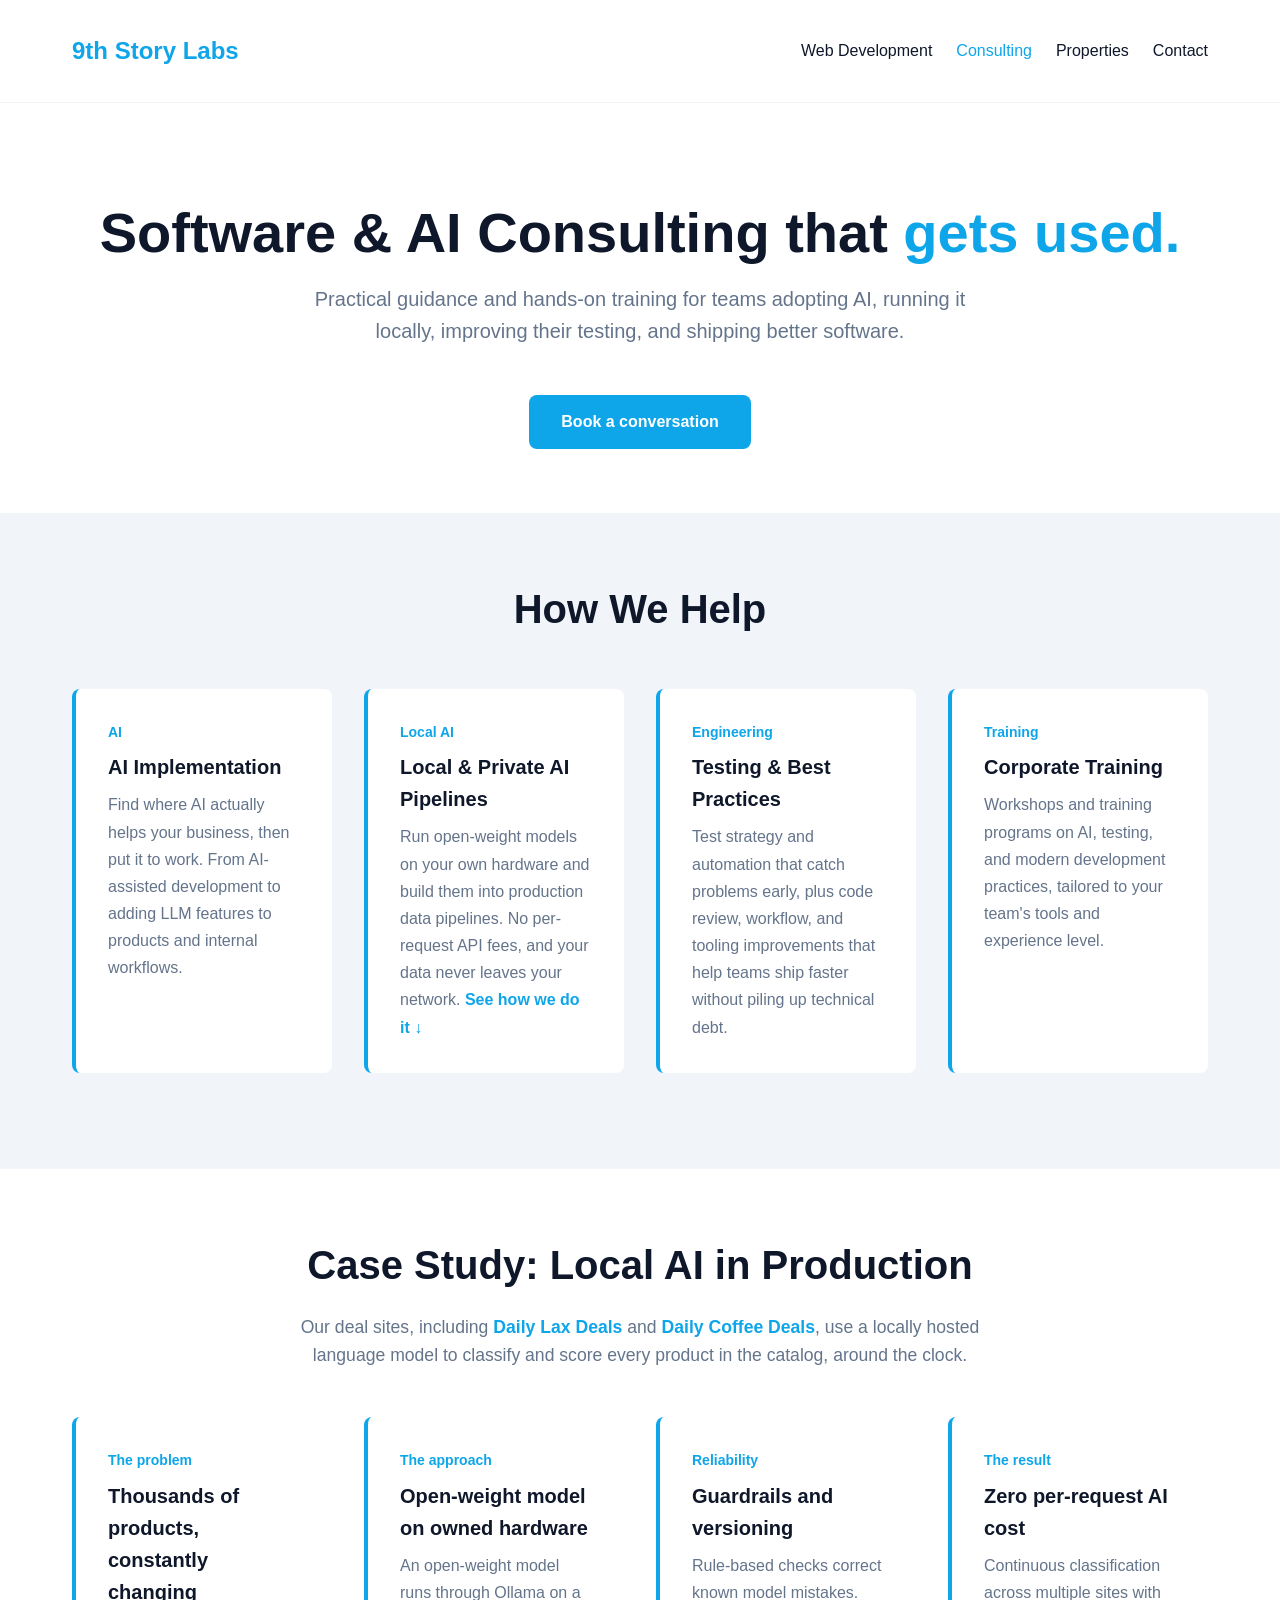
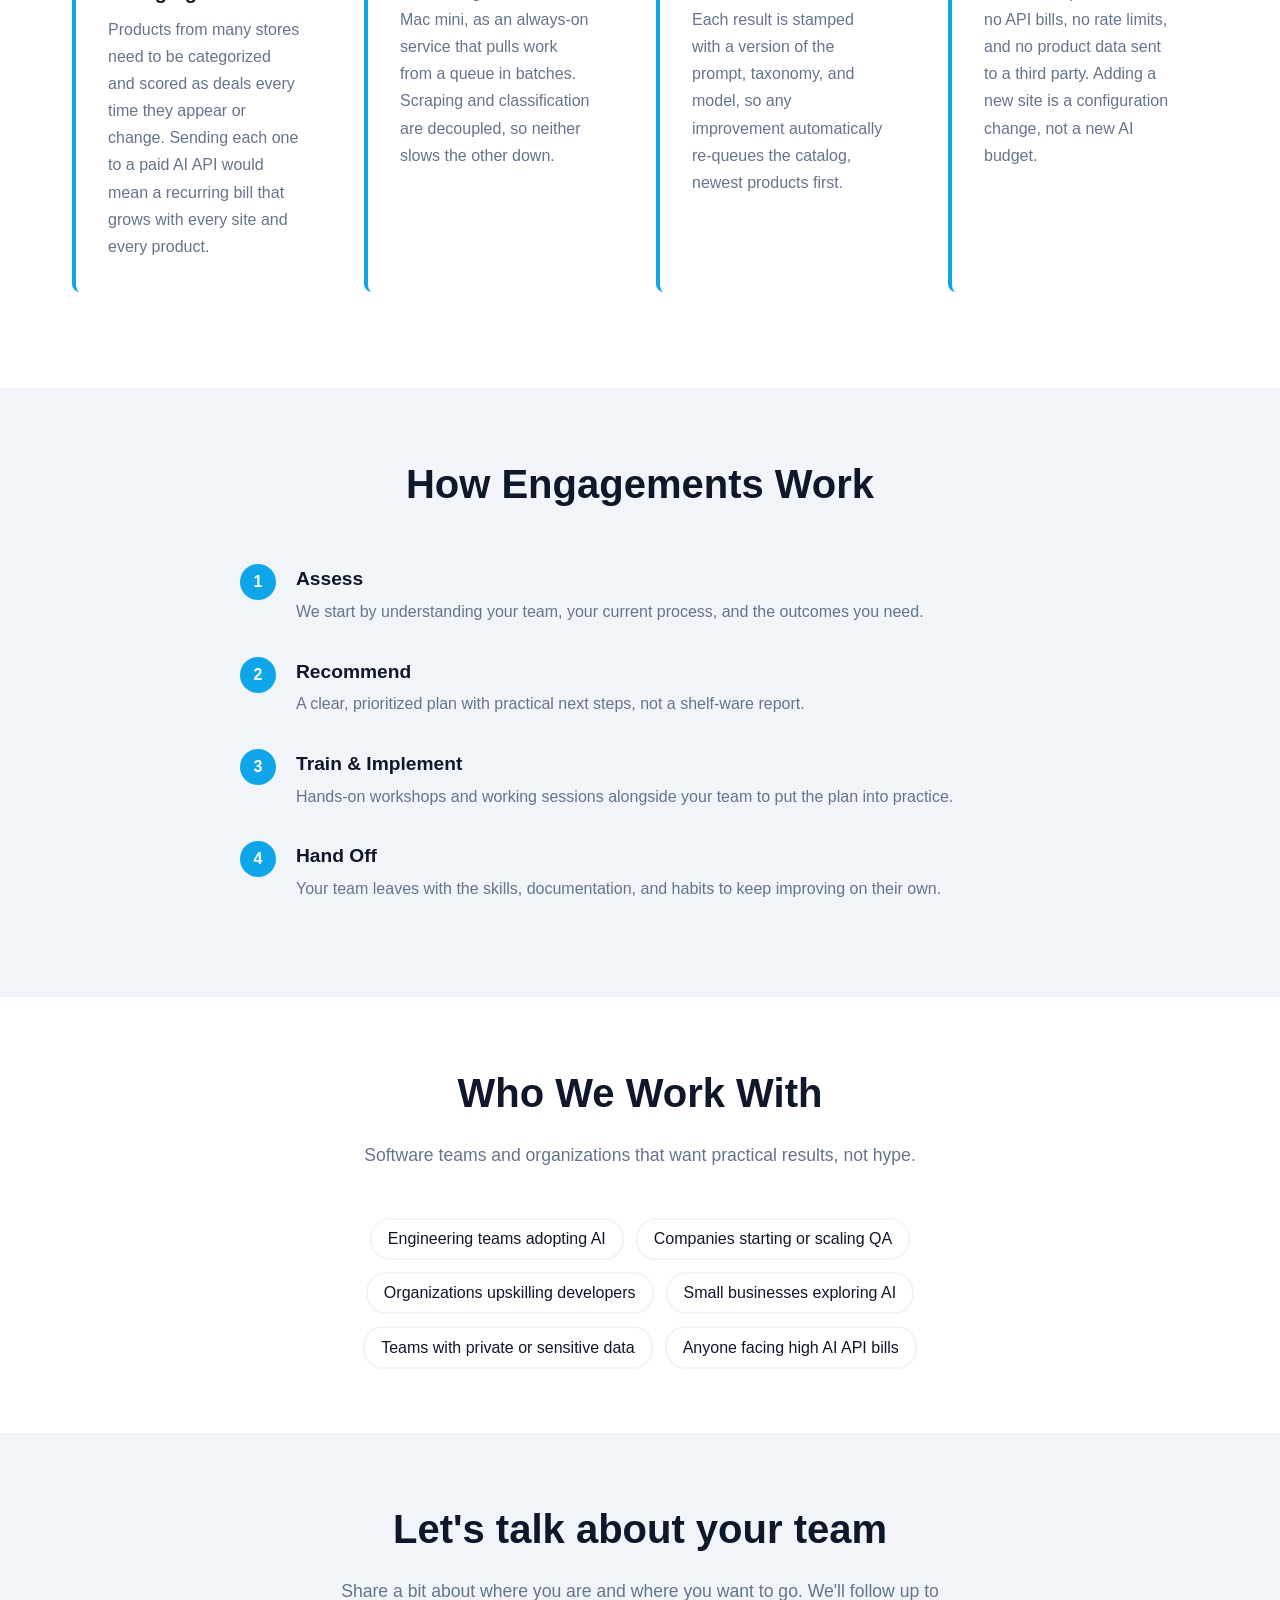
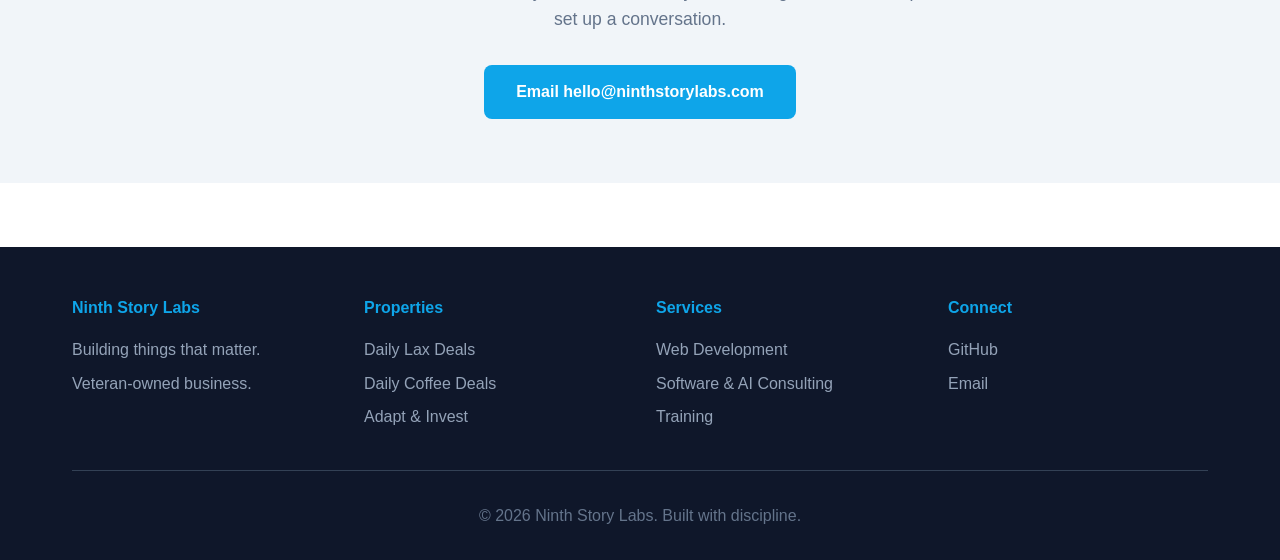
==== consulting/index.html @ 8bcfbab0 "added more things" ====
<!DOCTYPE html>
<html lang="en">
<head>
    <meta charset="UTF-8">
    <meta name="viewport" content="width=device-width, initial-scale=1.0">
    <!-- Google tag (gtag.js) -->
<script async src="https://www.googletagmanager.com/gtag/js?id=G-905XWC0GVY"></script>
<script>
  window.dataLayer = window.dataLayer || [];
  function gtag(){dataLayer.push(arguments);}
  gtag('js', new Date());

  gtag('config', 'G-905XWC0GVY');
</script>
    <title>Software & AI Consulting and Training | Ninth Story Labs</title>
    <meta name="description" content="Practical AI implementation, local and private AI pipelines, software testing, and development best practices. Veteran-owned Ninth Story Labs offers consulting and corporate training for software teams.">
    <link rel="canonical" href="https://ninthstorylabs.com/consulting/">
    <meta name="robots" content="index, follow">
    <meta name="author" content="Ninth Story Labs">
    <meta name="theme-color" content="#0ea5e9">
    <link rel="icon" href="data:image/svg+xml,%3Csvg xmlns='http://www.w3.org/2000/svg' viewBox='0 0 64 64'%3E%3Crect width='64' height='64' rx='12' fill='%230ea5e9'/%3E%3Ctext x='32' y='45' font-family='Arial,sans-serif' font-size='38' font-weight='700' fill='white' text-anchor='middle'%3E9%3C/text%3E%3C/svg%3E">

    <!-- Open Graph -->
    <meta property="og:type" content="website">
    <meta property="og:site_name" content="Ninth Story Labs">
    <meta property="og:url" content="https://ninthstorylabs.com/consulting/">
    <meta property="og:title" content="Software & AI Consulting and Training | Ninth Story Labs">
    <meta property="og:description" content="Practical AI implementation, local AI pipelines, software testing, and development best practices, with consulting and corporate training for software teams.">
    <meta property="og:locale" content="en_US">

    <!-- Twitter -->
    <meta name="twitter:card" content="summary">
    <meta name="twitter:title" content="Software & AI Consulting and Training | Ninth Story Labs">
    <meta name="twitter:description" content="Practical AI implementation, local AI pipelines, software testing, and development best practices, with consulting and corporate training for software teams.">

    <!-- Structured data -->
    <script type="application/ld+json">
    {
        "@context": "https://schema.org",
        "@graph": [
            {
                "@type": "Service",
                "@id": "https://ninthstorylabs.com/consulting/#service",
                "name": "Software & AI Consulting",
                "serviceType": "Software and AI consulting",
                "url": "https://ninthstorylabs.com/consulting/",
                "description": "Consulting and corporate training in AI implementation, local and private AI pipelines, software testing, and development best practices.",
                "provider": {
                    "@type": "Organization",
                    "@id": "https://ninthstorylabs.com/#organization",
                    "name": "Ninth Story Labs",
                    "url": "https://ninthstorylabs.com/"
                },
                "areaServed": "US",
                "hasOfferCatalog": {
                    "@type": "OfferCatalog",
                    "name": "Consulting services",
                    "itemListElement": [
                        { "@type": "Offer", "itemOffered": { "@type": "Service", "name": "AI implementation consulting" } },
                        { "@type": "Offer", "itemOffered": { "@type": "Service", "name": "Local and private AI pipeline integration" } },
                        { "@type": "Offer", "itemOffered": { "@type": "Service", "name": "Software testing and QA strategy" } },
                        { "@type": "Offer", "itemOffered": { "@type": "Service", "name": "Development best practices" } },
                        { "@type": "Offer", "itemOffered": { "@type": "Service", "name": "Corporate software and AI training" } }
                    ]
                }
            },
            {
                "@type": "BreadcrumbList",
                "itemListElement": [
                    { "@type": "ListItem", "position": 1, "name": "Home", "item": "https://ninthstorylabs.com/" },
                    { "@type": "ListItem", "position": 2, "name": "Consulting", "item": "https://ninthstorylabs.com/consulting/" }
                ]
            }
        ]
    }
    </script>
    <link rel="stylesheet" href="/styles.css">
</head>
<body>
    <header>
        <div class="container header-inner">
            <a href="/" class="logo" aria-label="Ninth Story Labs home">9th Story Labs</a>
            <nav class="site-nav" aria-label="Main">
                <a href="/web-development/">Web Development</a>
                <a href="/consulting/" aria-current="page">Consulting</a>
                <a href="/#properties">Properties</a>
                <a href="mailto:hello@ninthstorylabs.com">Contact</a>
            </nav>
        </div>
    </header>

    <main>
        <!-- Hero -->
        <section class="hero">
            <div class="container">
                <h1>Software & AI Consulting that <strong>gets used.</strong></h1>
                <p class="tagline">Practical guidance and hands-on training for teams adopting AI, running it locally, improving their testing, and shipping better software.</p>
                <a href="mailto:hello@ninthstorylabs.com?subject=Consulting%20inquiry" class="button">Book a conversation</a>
            </div>
        </section>

        <!-- Services -->
        <section class="page-section alt">
            <div class="container">
                <h2>How We Help</h2>
                <div class="services-grid">
                    <div class="service-card">
                        <span class="service-label">AI</span>
                        <h3>AI Implementation</h3>
                        <p>Find where AI actually helps your business, then put it to work. From AI-assisted development to adding LLM features to products and internal workflows.</p>
                    </div>
                    <div class="service-card">
                        <span class="service-label">Local AI</span>
                        <h3>Local & Private AI Pipelines</h3>
                        <p>Run open-weight models on your own hardware and build them into production data pipelines. No per-request API fees, and your data never leaves your network. <a href="#local-ai">See how we do it &darr;</a></p>
                    </div>
                    <div class="service-card">
                        <span class="service-label">Engineering</span>
                        <h3>Testing & Best Practices</h3>
                        <p>Test strategy and automation that catch problems early, plus code review, workflow, and tooling improvements that help teams ship faster without piling up technical debt.</p>
                    </div>
                    <div class="service-card" id="training">
                        <span class="service-label">Training</span>
                        <h3>Corporate Training</h3>
                        <p>Workshops and training programs on AI, testing, and modern development practices, tailored to your team's tools and experience level.</p>
                    </div>
                </div>
            </div>
        </section>

        <!-- Case study: local AI -->
        <section class="page-section" id="local-ai">
            <div class="container">
                <h2>Case Study: Local AI in Production</h2>
                <p class="section-intro">Our deal sites, including <a href="https://dailylaxdeals.com" target="_blank" rel="noopener">Daily Lax Deals</a> and <a href="https://dailycoffeedeals.com" target="_blank" rel="noopener">Daily Coffee Deals</a>, use a locally hosted language model to classify and score every product in the catalog, around the clock.</p>
                <div class="services-grid">
                    <div class="service-card">
                        <span class="service-label">The problem</span>
                        <h3>Thousands of products, constantly changing</h3>
                        <p>Products from many stores need to be categorized and scored as deals every time they appear or change. Sending each one to a paid AI API would mean a recurring bill that grows with every site and every product.</p>
                    </div>
                    <div class="service-card">
                        <span class="service-label">The approach</span>
                        <h3>Open-weight model on owned hardware</h3>
                        <p>An open-weight model runs through Ollama on a Mac mini, as an always-on service that pulls work from a queue in batches. Scraping and classification are decoupled, so neither slows the other down.</p>
                    </div>
                    <div class="service-card">
                        <span class="service-label">Reliability</span>
                        <h3>Guardrails and versioning</h3>
                        <p>Rule-based checks correct known model mistakes. Each result is stamped with a version of the prompt, taxonomy, and model, so any improvement automatically re-queues the catalog, newest products first.</p>
                    </div>
                    <div class="service-card">
                        <span class="service-label">The result</span>
                        <h3>Zero per-request AI cost</h3>
                        <p>Continuous classification across multiple sites with no API bills, no rate limits, and no product data sent to a third party. Adding a new site is a configuration change, not a new AI budget.</p>
                    </div>
                </div>
            </div>
        </section>

        <!-- Process -->
        <section class="page-section alt">
            <div class="container">
                <h2>How Engagements Work</h2>
                <ol class="steps">
                    <li>
                        <h3>Assess</h3>
                        <p>We start by understanding your team, your current process, and the outcomes you need.</p>
                    </li>
                    <li>
                        <h3>Recommend</h3>
                        <p>A clear, prioritized plan with practical next steps, not a shelf-ware report.</p>
                    </li>
                    <li>
                        <h3>Train & Implement</h3>
                        <p>Hands-on workshops and working sessions alongside your team to put the plan into practice.</p>
                    </li>
                    <li>
                        <h3>Hand Off</h3>
                        <p>Your team leaves with the skills, documentation, and habits to keep improving on their own.</p>
                    </li>
                </ol>
            </div>
        </section>

        <!-- Who it's for -->
        <section class="page-section">
            <div class="container">
                <h2>Who We Work With</h2>
                <p class="section-intro">Software teams and organizations that want practical results, not hype.</p>
                <ul class="tag-list">
                    <li>Engineering teams adopting AI</li>
                    <li>Companies starting or scaling QA</li>
                    <li>Organizations upskilling developers</li>
                    <li>Small businesses exploring AI</li>
                    <li>Teams with private or sensitive data</li>
                    <li>Anyone facing high AI API bills</li>
                </ul>
            </div>
        </section>

        <!-- CTA -->
        <section class="cta page-section alt">
            <div class="container">
                <h2>Let's talk about your team</h2>
                <p>Share a bit about where you are and where you want to go. We'll follow up to set up a conversation.</p>
                <a href="mailto:hello@ninthstorylabs.com?subject=Consulting%20inquiry" class="button">Email hello@ninthstorylabs.com</a>
            </div>
        </section>
    </main>

    <footer>
        <div class="container">
            <div class="footer-grid">
                <div class="footer-section">
                    <h4>Ninth Story Labs</h4>
                    <p>Building things that matter.</p>
                    <p>Veteran-owned business.</p>
                </div>
                <div class="footer-section">
                    <h4>Properties</h4>
                    <a href="https://dailylaxdeals.com" target="_blank" rel="noopener">Daily Lax Deals</a>
                    <a href="https://dailycoffeedeals.com" target="_blank" rel="noopener">Daily Coffee Deals</a>
                    <a href="https://adaptandinvest.com" target="_blank" rel="noopener">Adapt & Invest</a>
                </div>
                <div class="footer-section">
                    <h4>Services</h4>
                    <a href="/web-development/">Web Development</a>
                    <a href="/consulting/">Software & AI Consulting</a>
                    <a href="/consulting/#training">Training</a>
                </div>
                <div class="footer-section">
                    <h4>Connect</h4>
                    <a href="https://github.com/ninthstorylabs" target="_blank" rel="noopener">GitHub</a>
                    <a href="mailto:hello@ninthstorylabs.com">Email</a>
                </div>
            </div>
            <div class="footer-bottom">
                <p>&copy; 2026 Ninth Story Labs. Built with discipline.</p>
            </div>
        </div>
    </footer>
</body>
</html>
---- styles.css ----
* {
    margin: 0;
    padding: 0;
    box-sizing: border-box;
}

:root {
    --primary: #0ea5e9;
    --dark: #0f172a;
    --gray: #64748b;
    --light-gray: #f1f5f9;
}

body {
    font-family: -apple-system, BlinkMacSystemFont, 'Segoe UI', Roboto, 'Helvetica Neue', Arial, sans-serif;
    line-height: 1.6;
    color: var(--dark);
    background: white;
}

.container {
    max-width: 1200px;
    margin: 0 auto;
    padding: 0 2rem;
}

/* Header */
header {
    padding: 2rem 0;
    border-bottom: 1px solid var(--light-gray);
}

.header-inner {
    display: flex;
    align-items: center;
    justify-content: space-between;
    flex-wrap: wrap;
    gap: 1rem;
}

.logo {
    font-size: 1.5rem;
    font-weight: 700;
    color: var(--primary);
    text-decoration: none;
}

.site-nav {
    display: flex;
    gap: 0.5rem 1.5rem;
    flex-wrap: wrap;
}

.site-nav a {
    color: var(--dark);
    text-decoration: none;
    font-weight: 500;
    transition: color 0.3s;
}

.site-nav a:hover,
.site-nav a[aria-current="page"] {
    color: var(--primary);
}

/* Hero */
.hero {
    padding: 6rem 0 4rem;
    text-align: center;
}

h1 {
    font-size: 3.5rem;
    font-weight: 700;
    margin-bottom: 1rem;
    line-height: 1.2;
}

h1 strong {
    color: var(--primary);
}

.tagline {
    font-size: 1.25rem;
    color: var(--gray);
    max-width: 700px;
    margin: 0 auto 3rem;
}

/* What We Do */
.what-we-do {
    padding: 4rem 0;
    background: var(--light-gray);
}

h2 {
    font-size: 2.5rem;
    text-align: center;
    margin-bottom: 3rem;
}

.services-grid {
    display: grid;
    grid-template-columns: repeat(auto-fit, minmax(250px, 1fr));
    gap: 2rem;
    margin-bottom: 2rem;
}

.service-card {
    background: white;
    padding: 2rem;
    border-radius: 8px;
    border-left: 4px solid var(--primary);
}

.service-card h3 {
    font-size: 1.25rem;
    margin-bottom: 0.5rem;
}

.service-label {
    font-size: 0.875rem;
    color: var(--primary);
    font-weight: 600;
    margin-bottom: 0.5rem;
    display: block;
}

.service-card p {
    color: var(--gray);
    line-height: 1.7;
}

/* Properties */
.properties {
    padding: 4rem 0;
}

.properties-intro {
    text-align: center;
    color: var(--gray);
    max-width: 700px;
    margin: 0 auto 3rem;
    font-size: 1.1rem;
}

.property-section {
    margin-bottom: 4rem;
}

.property-section h3 {
    font-size: 1.5rem;
    margin-bottom: 1.5rem;
    color: var(--primary);
}

.properties-grid {
    display: grid;
    grid-template-columns: repeat(auto-fit, minmax(300px, 1fr));
    gap: 2rem;
}

.property-card {
    background: white;
    border: 2px solid var(--light-gray);
    padding: 2rem;
    border-radius: 8px;
    transition: all 0.3s;
}

.property-card:hover {
    border-color: var(--primary);
    box-shadow: 0 4px 12px rgba(14, 165, 233, 0.1);
    transform: translateY(-2px);
}

.property-card.active {
    border-color: var(--primary);
    background: linear-gradient(135deg, rgba(14, 165, 233, 0.05) 0%, rgba(14, 165, 233, 0.02) 100%);
}

.property-card.coming-soon {
    opacity: 0.7;
}

.property-status {
    display: inline-block;
    padding: 0.25rem 0.75rem;
    border-radius: 20px;
    font-size: 0.75rem;
    font-weight: 600;
    margin-bottom: 1rem;
}

.status-active {
    background: #10b981;
    color: white;
}

.status-launching {
    background: var(--primary);
    color: white;
}

.status-coming {
    background: var(--gray);
    color: white;
}

.property-card h4 {
    font-size: 1.3rem;
    margin-bottom: 0.5rem;
}

.property-card p {
    color: var(--gray);
    margin-bottom: 1rem;
    line-height: 1.6;
}

.property-link {
    display: inline-block;
    color: var(--primary);
    text-decoration: none;
    font-weight: 600;
    font-size: 0.9rem;
    transition: color 0.3s;
}

.property-link:hover {
    color: #0284c7;
}

.property-link::after {
    content: " →";
}

.service-card a {
    color: var(--primary);
    text-decoration: none;
    font-weight: 600;
}

/* Service pages */
.page-section {
    padding: 4rem 0;
}

.page-section.alt {
    background: var(--light-gray);
}

.section-intro {
    text-align: center;
    color: var(--gray);
    max-width: 700px;
    margin: -2rem auto 3rem;
    font-size: 1.1rem;
}

.section-intro a {
    color: var(--primary);
    font-weight: 600;
    text-decoration: none;
}

.steps {
    list-style: none;
    counter-reset: step;
    max-width: 800px;
    margin: 0 auto;
}

.steps li {
    counter-increment: step;
    position: relative;
    padding: 0 0 2rem 3.5rem;
}

.steps li::before {
    content: counter(step);
    position: absolute;
    left: 0;
    top: 0;
    width: 2.25rem;
    height: 2.25rem;
    border-radius: 50%;
    background: var(--primary);
    color: white;
    font-weight: 700;
    display: flex;
    align-items: center;
    justify-content: center;
}

.steps h3 {
    font-size: 1.2rem;
    margin-bottom: 0.25rem;
}

.steps p {
    color: var(--gray);
}

.tag-list {
    display: flex;
    flex-wrap: wrap;
    justify-content: center;
    gap: 0.75rem;
    list-style: none;
    max-width: 800px;
    margin: 0 auto;
}

.tag-list li {
    background: white;
    border: 2px solid var(--light-gray);
    border-radius: 20px;
    padding: 0.4rem 1rem;
    font-weight: 500;
}

.cta {
    text-align: center;
    padding: 4rem 0;
}

.cta h2 {
    margin-bottom: 1rem;
}

.cta p {
    color: var(--gray);
    max-width: 600px;
    margin: 0 auto 2rem;
    font-size: 1.1rem;
}

.button {
    display: inline-block;
    background: var(--primary);
    color: white;
    padding: 0.9rem 2rem;
    border-radius: 8px;
    font-weight: 600;
    text-decoration: none;
    transition: background 0.3s;
}

.button:hover {
    background: #0284c7;
}

/* Footer */
footer {
    background: var(--dark);
    color: white;
    padding: 3rem 0 2rem;
    margin-top: 4rem;
}

.footer-grid {
    display: grid;
    grid-template-columns: repeat(auto-fit, minmax(200px, 1fr));
    gap: 2rem;
    margin-bottom: 2rem;
}

.footer-section h4 {
    margin-bottom: 1rem;
    color: var(--primary);
}

.footer-section p,
.footer-section a {
    color: #94a3b8;
    text-decoration: none;
    display: block;
    margin-bottom: 0.5rem;
    transition: color 0.3s;
}

.footer-section a:hover {
    color: white;
}

.footer-bottom {
    border-top: 1px solid #334155;
    padding-top: 2rem;
    text-align: center;
    color: #64748b;
}

/* Responsive */
@media (max-width: 768px) {
    h1 {
        font-size: 2.5rem;
    }

    h2 {
        font-size: 2rem;
    }

    .hero {
        padding: 4rem 0 2rem;
    }

    .services-grid,
    .properties-grid {
        grid-template-columns: 1fr;
    }
}
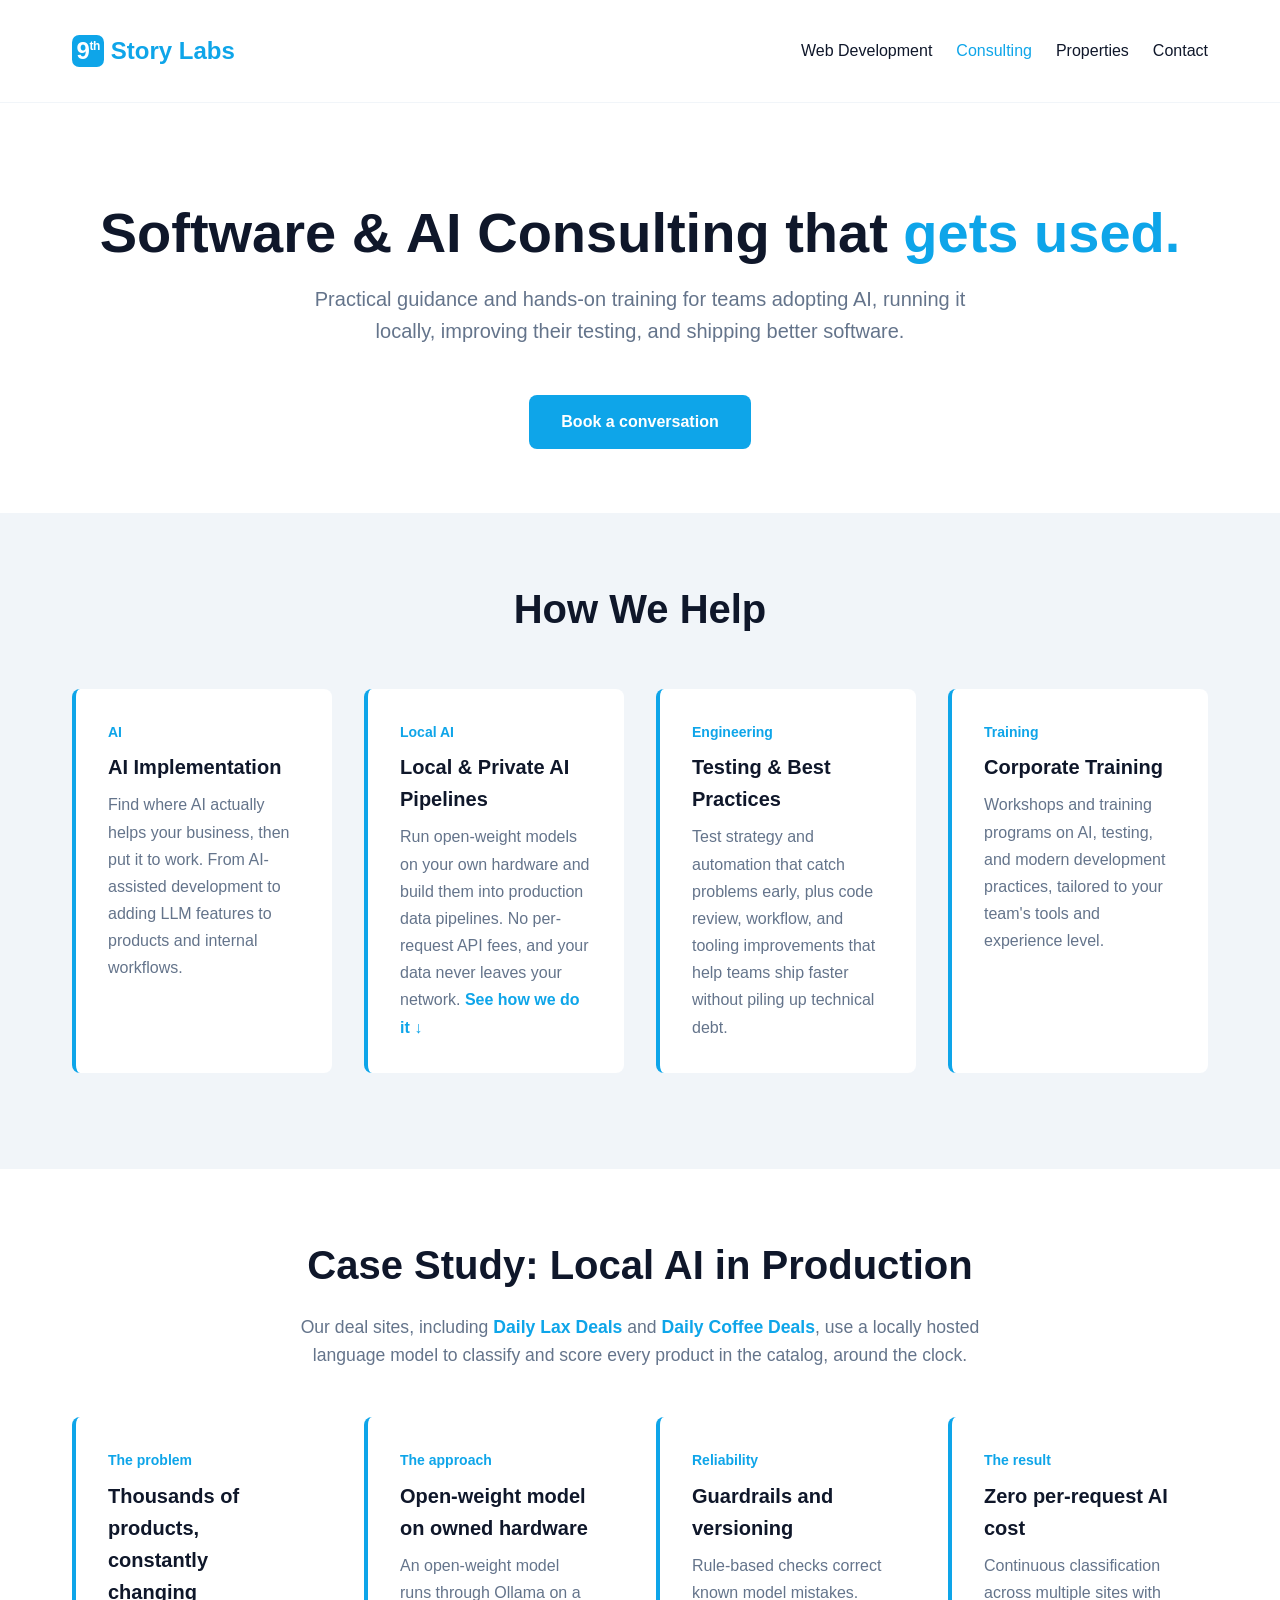
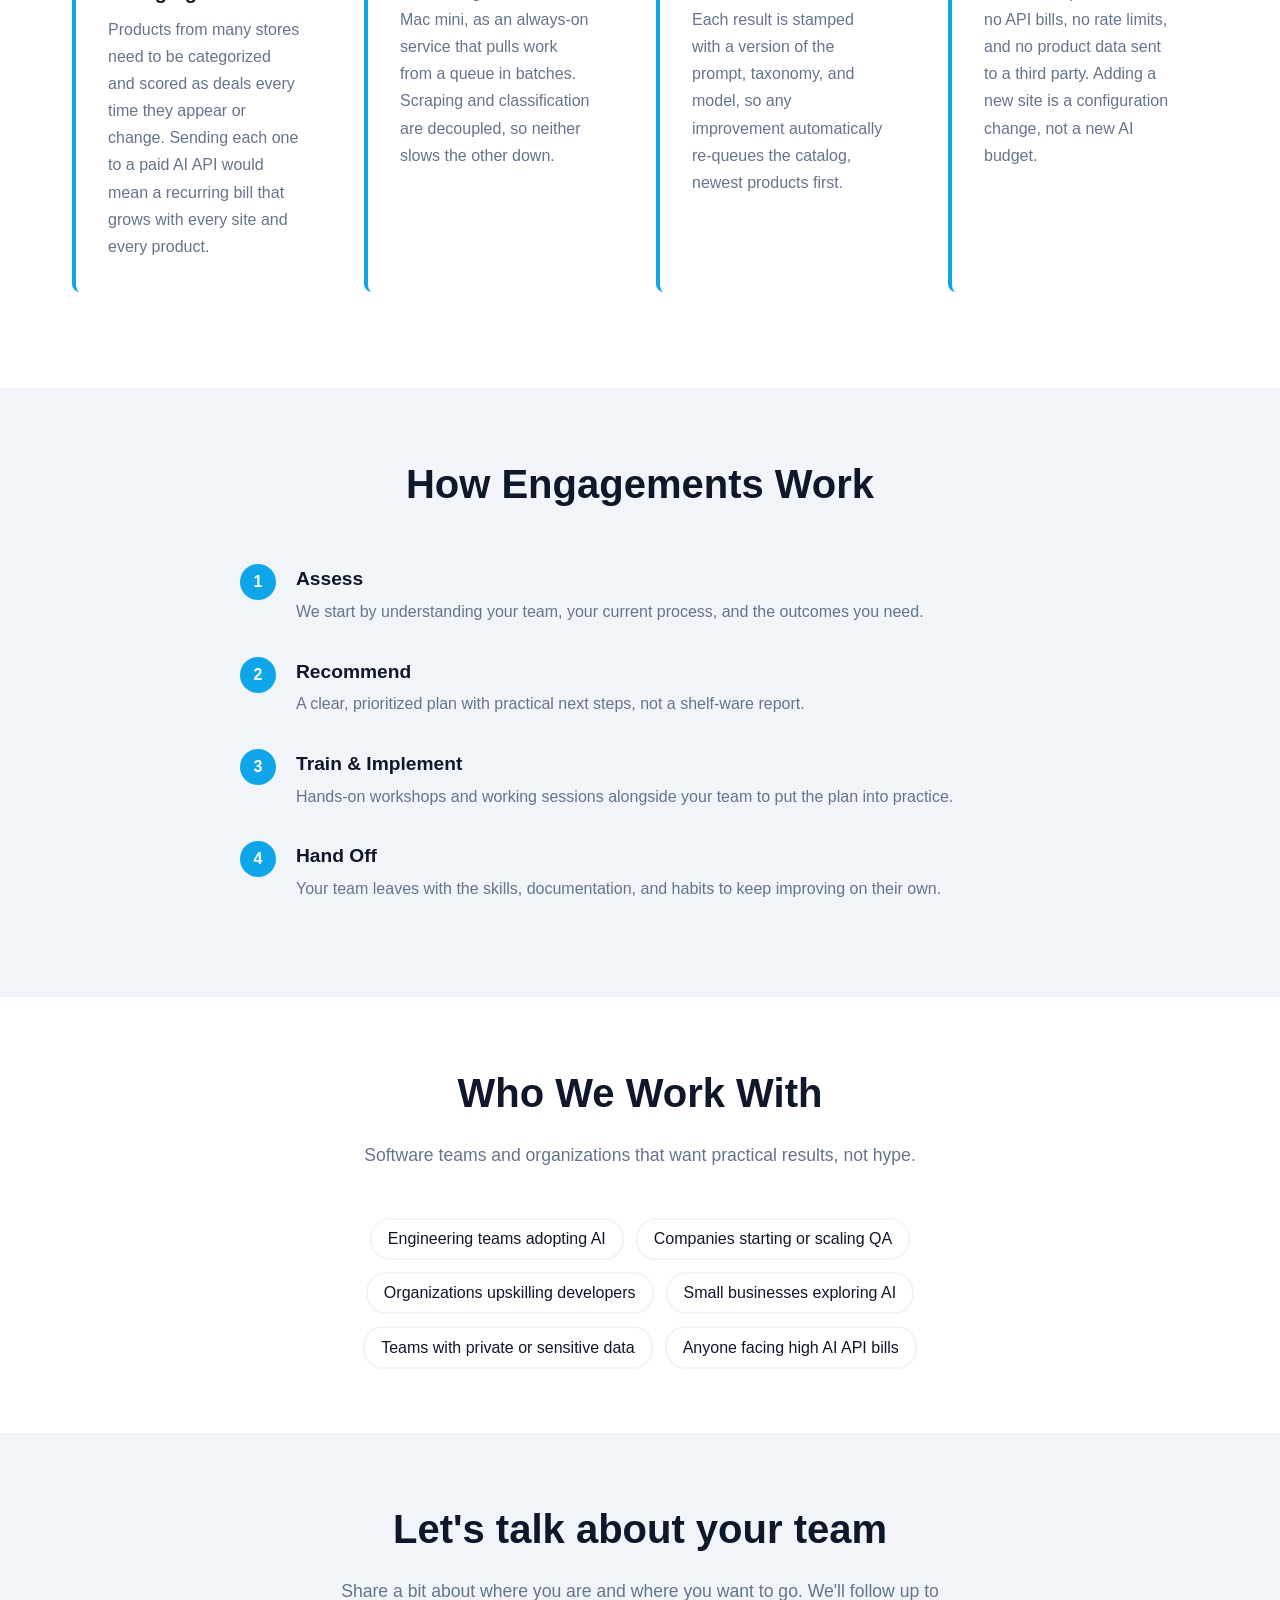
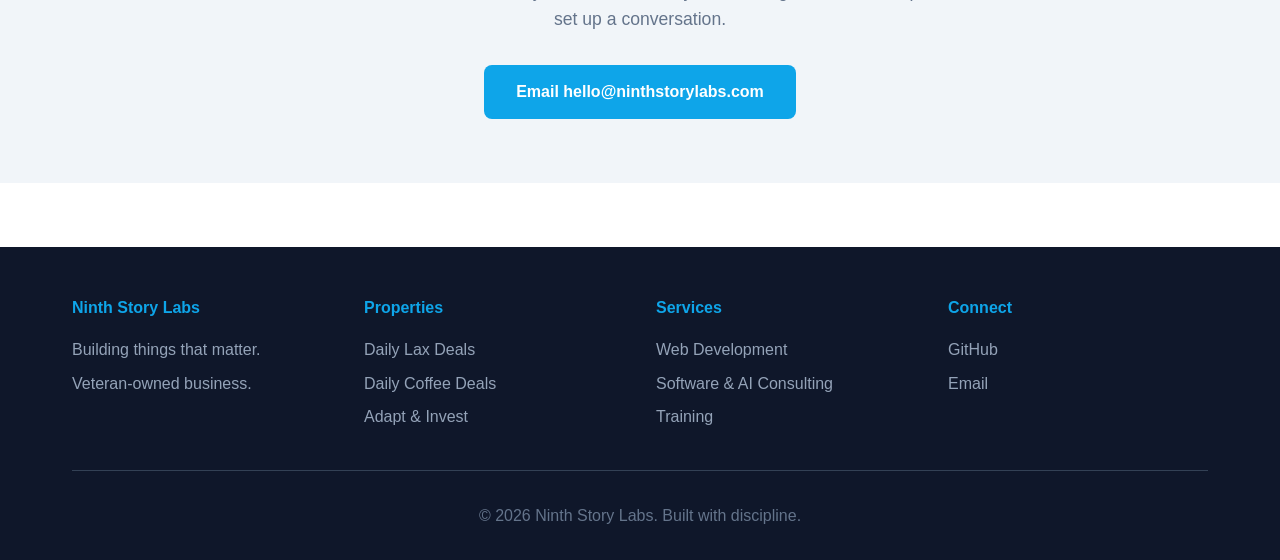
==== commit 345d3577: "added more things" ====
--- a/consulting/index.html
+++ b/consulting/index.html
@@ -18,7 +18,7 @@
     <meta name="robots" content="index, follow">
     <meta name="author" content="Ninth Story Labs">
     <meta name="theme-color" content="#0ea5e9">
-    <link rel="icon" href="data:image/svg+xml,%3Csvg xmlns='http://www.w3.org/2000/svg' viewBox='0 0 64 64'%3E%3Crect width='64' height='64' rx='12' fill='%230ea5e9'/%3E%3Ctext x='32' y='45' font-family='Arial,sans-serif' font-size='38' font-weight='700' fill='white' text-anchor='middle'%3E9%3C/text%3E%3C/svg%3E">
+    <link rel="icon" href="/logo.svg" type="image/svg+xml">
 
     <!-- Open Graph -->
     <meta property="og:type" content="website">
@@ -79,7 +79,7 @@
 <body>
     <header>
         <div class="container header-inner">
-            <a href="/" class="logo" aria-label="Ninth Story Labs home">9th Story Labs</a>
+            <a href="/" class="logo" aria-label="Ninth Story Labs home"><span class="logo-mark" aria-hidden="true">9<sup>th</sup></span>Story Labs</a>
             <nav class="site-nav" aria-label="Main">
                 <a href="/web-development/">Web Development</a>
                 <a href="/consulting/" aria-current="page">Consulting</a>
--- a/styles.css
+++ b/styles.css
@@ -43,6 +43,30 @@
     font-weight: 700;
     color: var(--primary);
     text-decoration: none;
+    display: inline-flex;
+    align-items: center;
+    gap: 0.4rem;
+}
+
+.logo-mark {
+    display: inline-block;
+    width: 1.35em;
+    height: 1.35em;
+    line-height: 1.35em;
+    text-align: center;
+    background: var(--primary);
+    color: white;
+    border-radius: 0.3em;
+    font-size: 1em;
+    letter-spacing: -0.02em;
+}
+
+.logo-mark sup {
+    font-size: 0.5em;
+    position: relative;
+    top: -0.75em;
+    vertical-align: baseline;
+    line-height: 0;
 }
 
 .site-nav {
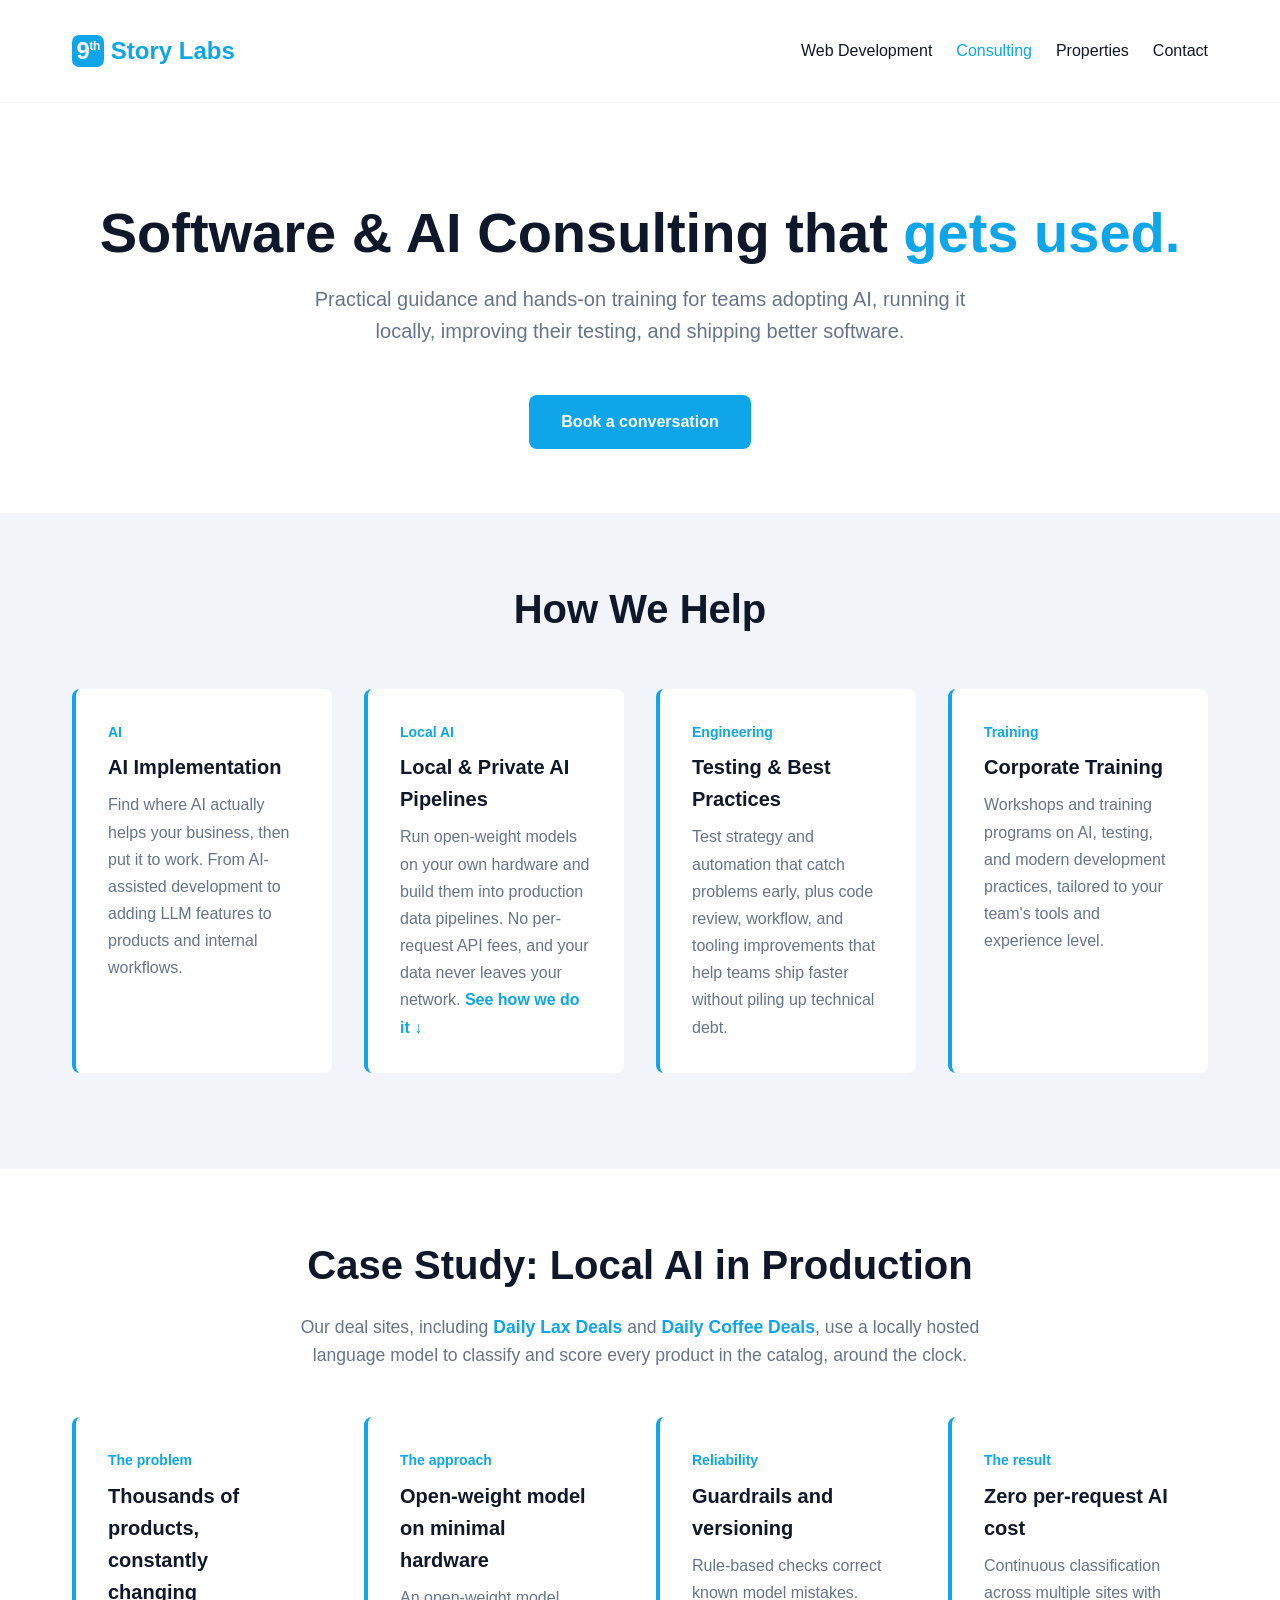
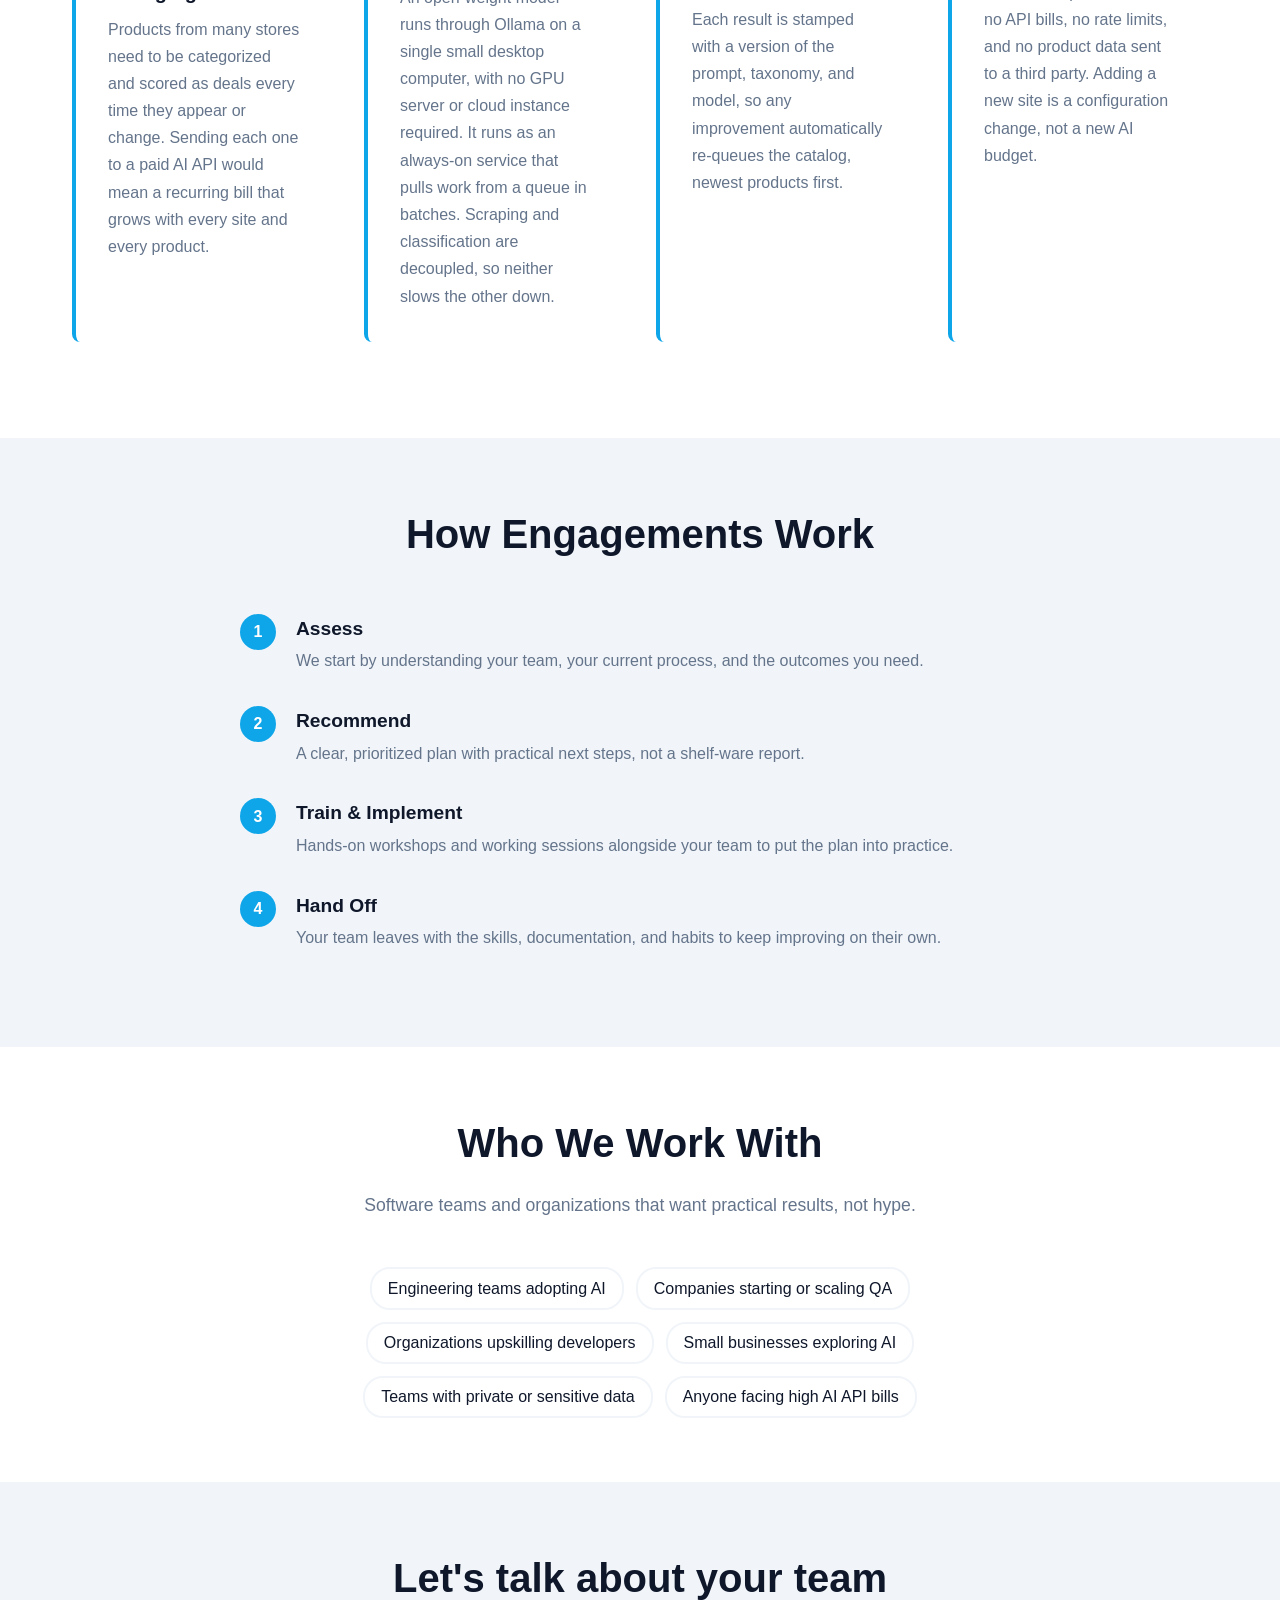
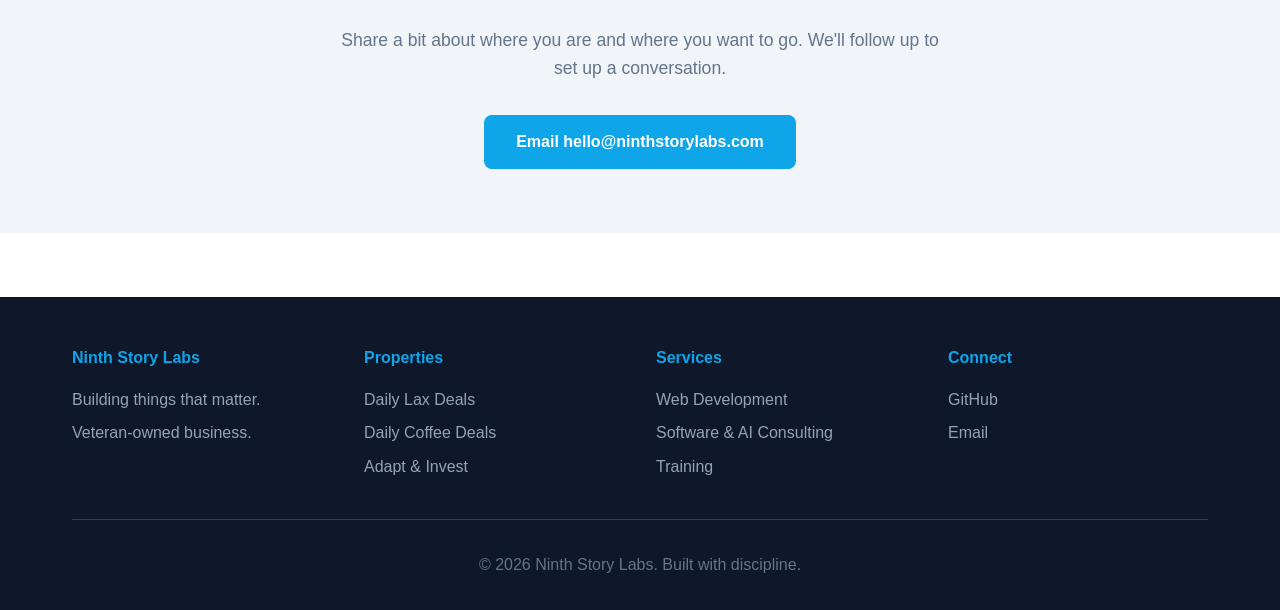
==== commit 64b6c77a: "added things" ====
--- a/consulting/index.html
+++ b/consulting/index.html
@@ -141,8 +141,8 @@
                     </div>
                     <div class="service-card">
                         <span class="service-label">The approach</span>
-                        <h3>Open-weight model on owned hardware</h3>
-                        <p>An open-weight model runs through Ollama on a Mac mini, as an always-on service that pulls work from a queue in batches. Scraping and classification are decoupled, so neither slows the other down.</p>
+                        <h3>Open-weight model on minimal hardware</h3>
+                        <p>An open-weight model runs through Ollama on a single small desktop computer, with no GPU server or cloud instance required. It runs as an always-on service that pulls work from a queue in batches. Scraping and classification are decoupled, so neither slows the other down.</p>
                     </div>
                     <div class="service-card">
                         <span class="service-label">Reliability</span>
